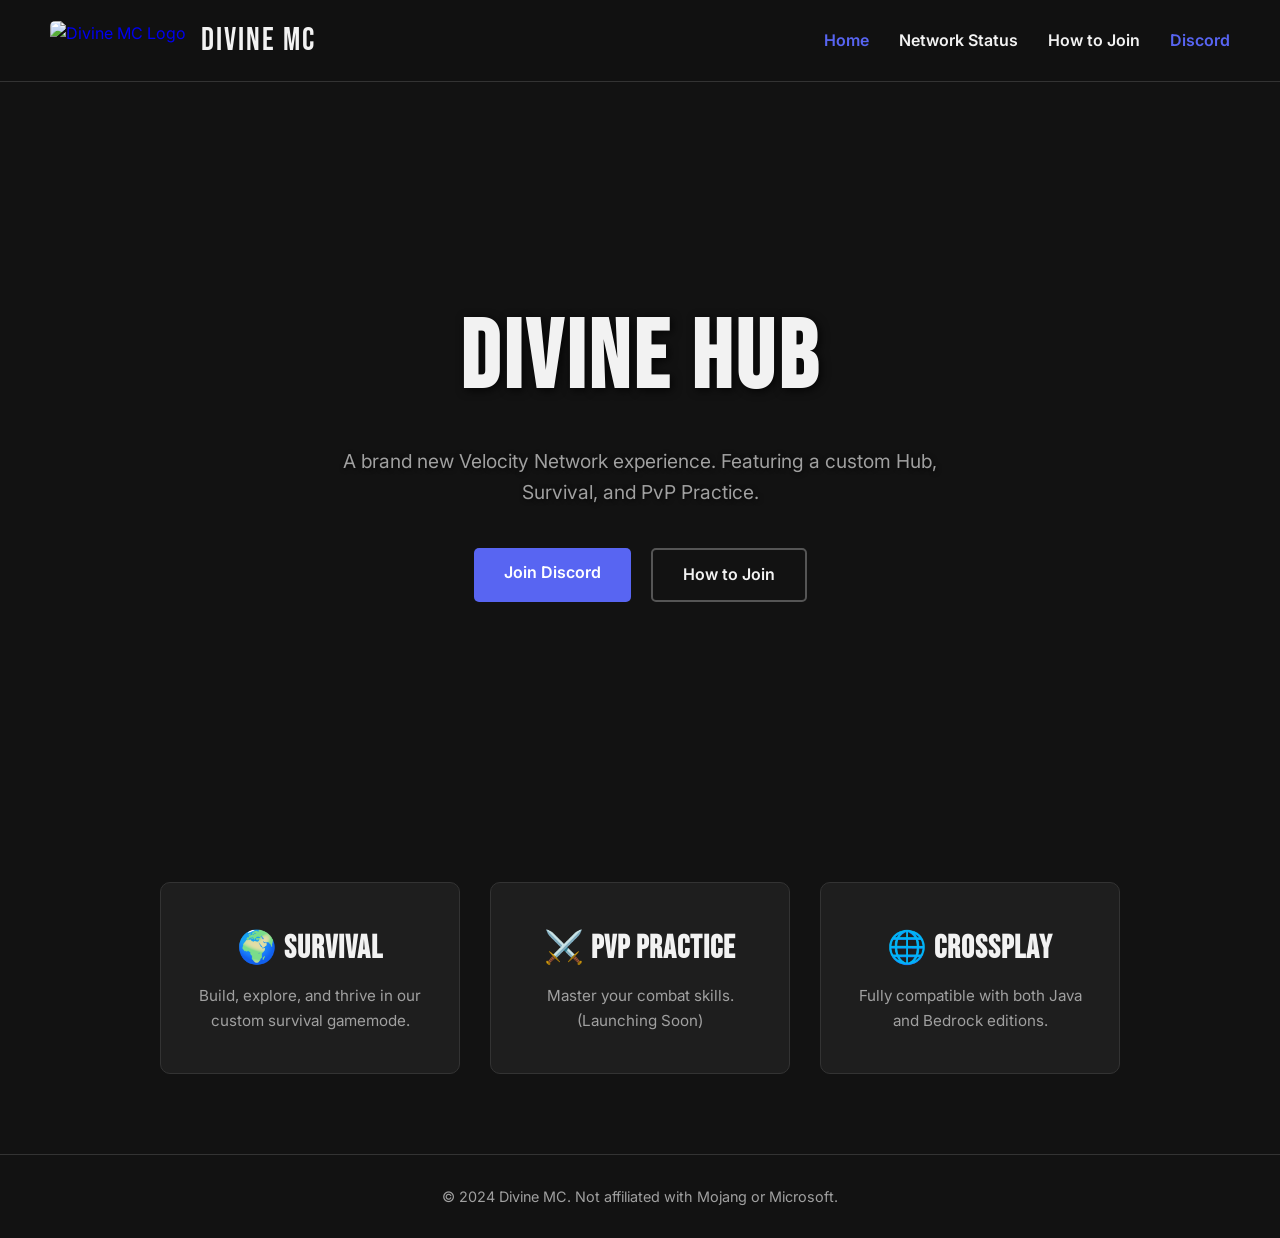
==== index.html @ 36c38f6c "Add files via upload" ====
<!DOCTYPE html>
<html lang="en">
<head>
    <meta charset="UTF-8">
    <meta name="viewport" content="width=device-width, initial-scale=1.0">
    <title>Divine MC | Home</title>
    <link href="https://fonts.googleapis.com/css2?family=Bebas+Neue&family=Inter:wght@400;600&display=swap" rel="stylesheet">
    <link rel="stylesheet" href="css/style.css">
</head>
<body>

    <nav>
        <a href="index.html" class="logo-container">
            <img src="images/logo.png" alt="Divine MC Logo" class="logo-img">
            <span class="logo-text">DIVINE MC</span>
        </a>
        <div class="nav-links">
            <a href="index.html" class="active">Home</a>
            <a href="status.html">Network Status</a>
            <a href="join.html">How to Join</a>
            <a href="https://discord.gg/M5pJBUN6nw" target="_blank" style="color: var(--discord);">Discord</a>
        </div>
    </nav>

    <header class="hero">
        <h1>DIVINE HUB</h1>
        <p>A brand new Velocity Network experience. Featuring a custom Hub, Survival, and PvP Practice.</p>
        <div class="btn-group">
            <a href="https://discord.gg/M5pJBUN6nw" target="_blank" class="btn btn-discord">Join Discord</a>
            <a href="join.html" class="btn btn-outline">How to Join</a>
        </div>
    </header>

    <section class="features">
        <div class="feature-card">
            <h3>🌍 Survival</h3>
            <p>Build, explore, and thrive in our custom survival gamemode.</p>
        </div>
        <div class="feature-card">
            <h3>⚔️ PvP Practice</h3>
            <p>Master your combat skills. (Launching Soon)</p>
        </div>
        <div class="feature-card">
            <h3>🌐 Crossplay</h3>
            <p>Fully compatible with both Java and Bedrock editions.</p>
        </div>
    </section>

    <footer>
        <p>&copy; 2024 Divine MC. Not affiliated with Mojang or Microsoft.</p>
    </footer>

</body>
</html>
---- css/style.css ----
/* =========================================
   DIVINE MC - GLOBAL STYLES
   ========================================= */
:root {
    --bg-dark: #121212;
    --bg-card: #1e1e1e;
    --bg-hover: #2a2a2a;
    --discord: #5865F2;
    --discord-hover: #4752C4;
    --text-main: #F2F2F2;
    --text-muted: #a0a0a0;
    
    /* Status Colors */
    --online: #23A55A;
    --offline: #DA373C;
    --soon: #F0B232;
}

* {
    margin: 0;
    padding: 0;
    box-sizing: border-box;
}

body {
    font-family: 'Inter', sans-serif;
    background-color: var(--bg-dark);
    color: var(--text-main);
    line-height: 1.6;
    min-height: 100vh;
    display: flex;
    flex-direction: column;
}

/* =========================================
   NAVIGATION
   ========================================= */
nav {
    background: rgba(18, 18, 18, 0.9);
    backdrop-filter: blur(10px);
    position: sticky;
    top: 0;
    z-index: 100;
    display: flex;
    justify-content: space-between;
    align-items: center;
    padding: 15px 50px;
    border-bottom: 1px solid #333;
}

.logo-container {
    display: flex;
    align-items: center;
    gap: 15px;
    text-decoration: none;
}

.logo-img {
    height: 40px;
    width: auto;
    border-radius: 5px;
}

.logo-text {
    font-family: 'Bebas Neue', sans-serif;
    font-size: 2rem;
    letter-spacing: 2px;
    color: var(--text-main);
}

.nav-links {
    display: flex;
    gap: 30px;
    align-items: center;
}

.nav-links a {
    color: var(--text-main);
    text-decoration: none;
    font-weight: 600;
    transition: color 0.3s;
}

.nav-links a:hover, .nav-links a.active {
    color: var(--discord);
}

/* =========================================
   BUTTONS
   ========================================= */
.btn {
    padding: 12px 30px;
    font-size: 1rem;
    font-weight: 600;
    border-radius: 5px;
    text-decoration: none;
    transition: 0.3s;
    border: none;
    cursor: pointer;
    display: inline-block;
}

.btn-discord {
    background: var(--discord);
    color: white;
}

.btn-discord:hover {
    background: var(--discord-hover);
    transform: translateY(-3px);
    box-shadow: 0 10px 20px rgba(88, 101, 242, 0.3);
}

.btn-outline {
    background: transparent;
    color: var(--text-main);
    border: 2px solid #555;
}

.btn-outline:hover {
    border-color: var(--text-main);
    transform: translateY(-3px);
}

/* =========================================
   HOME PAGE (INDEX)
   ========================================= */
.hero {
    height: 80vh;
    display: flex;
    flex-direction: column;
    justify-content: center;
    align-items: center;
    text-align: center;
    padding: 20px;
    background: linear-gradient(rgba(18,18,18,0.7), rgba(18,18,18,1)), url('https://images.unsplash.com/photo-1607988795691-3d0147b43231?q=80&w=1920&auto=format&fit=crop') no-repeat center center/cover;
}

.hero h1 {
    font-family: 'Bebas Neue', sans-serif;
    font-size: 6rem;
    letter-spacing: 4px;
    margin-bottom: 10px;
    text-shadow: 2px 2px 10px rgba(0,0,0,0.8);
}

.hero p {
    font-size: 1.2rem;
    color: var(--text-muted);
    max-width: 600px;
    margin-bottom: 40px;
    text-shadow: 1px 1px 5px rgba(0,0,0,0.8);
}

.btn-group {
    display: flex;
    gap: 20px;
}

.features {
    display: flex;
    justify-content: center;
    gap: 30px;
    padding: 80px 20px;
    flex-wrap: wrap;
}

.feature-card {
    background: var(--bg-card);
    padding: 40px 30px;
    border-radius: 10px;
    width: 300px;
    text-align: center;
    border: 1px solid #333;
    transition: 0.3s;
}

.feature-card:hover {
    transform: translateY(-10px);
    border-color: var(--discord);
}

.feature-card h3 {
    font-family: 'Bebas Neue', sans-serif;
    font-size: 2rem;
    margin-bottom: 10px;
    letter-spacing: 1px;
}

.feature-card p {
    color: var(--text-muted);
    font-size: 0.95rem;
}

/* =========================================
   STATUS PAGE
   ========================================= */
.container {
    max-width: 1000px;
    margin: 60px auto;
    padding: 0 20px;
    flex: 1;
}

.page-title {
    font-family: 'Bebas Neue', sans-serif;
    font-size: 4rem;
    text-align: center;
    margin-bottom: 40px;
    letter-spacing: 2px;
}

.main-status {
    background: var(--bg-card);
    border: 2px solid #333;
    border-radius: 10px;
    padding: 30px;
    display: flex;
    justify-content: space-between;
    align-items: center;
    margin-bottom: 40px;
}

.main-status h2 {
    font-family: 'Bebas Neue', sans-serif;
    font-size: 2.5rem;
    letter-spacing: 1px;
}

.status-badge {
    padding: 10px 20px;
    border-radius: 5px;
    font-weight: bold;
    display: flex;
    align-items: center;
    gap: 10px;
    font-size: 1.2rem;
}

.dot {
    width: 12px;
    height: 12px;
    border-radius: 50%;
}

.online-bg {
    background: rgba(35, 165, 90, 0.1);
    border: 1px solid var(--online);
    color: var(--online);
}

.dot-online {
    background: var(--online);
    box-shadow: 0 0 10px var(--online);
}

.offline-bg {
    background: rgba(218, 55, 60, 0.1);
    border: 1px solid var(--offline);
    color: var(--offline);
}

.dot-offline {
    background: var(--offline);
}

.grid {
    display: grid;
    grid-template-columns: repeat(auto-fit, minmax(300px, 1fr));
    gap: 20px;
}

.card {
    background: var(--bg-card);
    border: 1px solid #333;
    border-radius: 10px;
    padding: 25px;
}

.card h3 {
    font-family: 'Bebas Neue', sans-serif;
    font-size: 2rem;
    margin-bottom: 15px;
    letter-spacing: 1px;
    border-bottom: 1px solid #333;
    padding-bottom: 10px;
}

.player-list {
    background: #111;
    border-radius: 5px;
    padding: 15px;
    min-height: 100px;
    margin-top: 15px;
    font-family: monospace;
    color: #aaa;
    font-size: 0.9rem;
}

.player-list span {
    display: inline-block;
    background: #333;
    padding: 4px 8px;
    border-radius: 4px;
    margin: 3px;
    color: white;
}

.soon-text {
    color: var(--soon);
    font-weight: bold;
    font-size: 1.2rem;
    display: flex;
    align-items: center;
    gap: 10px;
    margin-top: 20px;
}

/* =========================================
   JOIN PAGE
   ========================================= */
.subtitle {
    text-align: center;
    color: var(--text-muted);
    margin-bottom: 50px;
    font-size: 1.1rem;
}

.split {
    display: flex;
    gap: 30px;
    flex-wrap: wrap;
}

.box {
    flex: 1;
    min-width: 300px;
    background: var(--bg-card);
    border: 1px solid #333;
    border-radius: 10px;
    padding: 40px;
    text-align: center;
}

.box h2 {
    font-family: 'Bebas Neue', sans-serif;
    font-size: 2.5rem;
    margin-bottom: 20px;
    letter-spacing: 1px;
}

.box p {
    color: var(--text-muted);
    margin-bottom: 20px;
    font-size: 0.95rem;
}

.ip-box {
    background: #111;
    border: 1px dashed #555;
    padding: 15px;
    border-radius: 5px;
    font-family: monospace;
    font-size: 1.2rem;
    margin-bottom: 20px;
    letter-spacing: 1px;
    color: var(--online);
}

.btn-copy {
    background: var(--discord);
    color: white;
    border: none;
    padding: 15px 30px;
    border-radius: 5px;
    font-size: 1rem;
    font-weight: bold;
    cursor: pointer;
    transition: 0.3s;
    width: 100%;
}

.btn-copy:hover {
    background: var(--discord-hover);
    transform: translateY(-2px);
}

.btn-copy.copied {
    background: var(--online);
}

.steps {
    text-align: left;
    margin-bottom: 20px;
    padding-left: 20px;
    font-size: 0.9rem;
}

.steps li {
    margin-bottom: 10px;
}

/* =========================================
   FOOTER
   ========================================= */
footer {
    text-align: center;
    padding: 30px;
    border-top: 1px solid #333;
    color: var(--text-muted);
    font-size: 0.9rem;
    margin-top: auto;
}
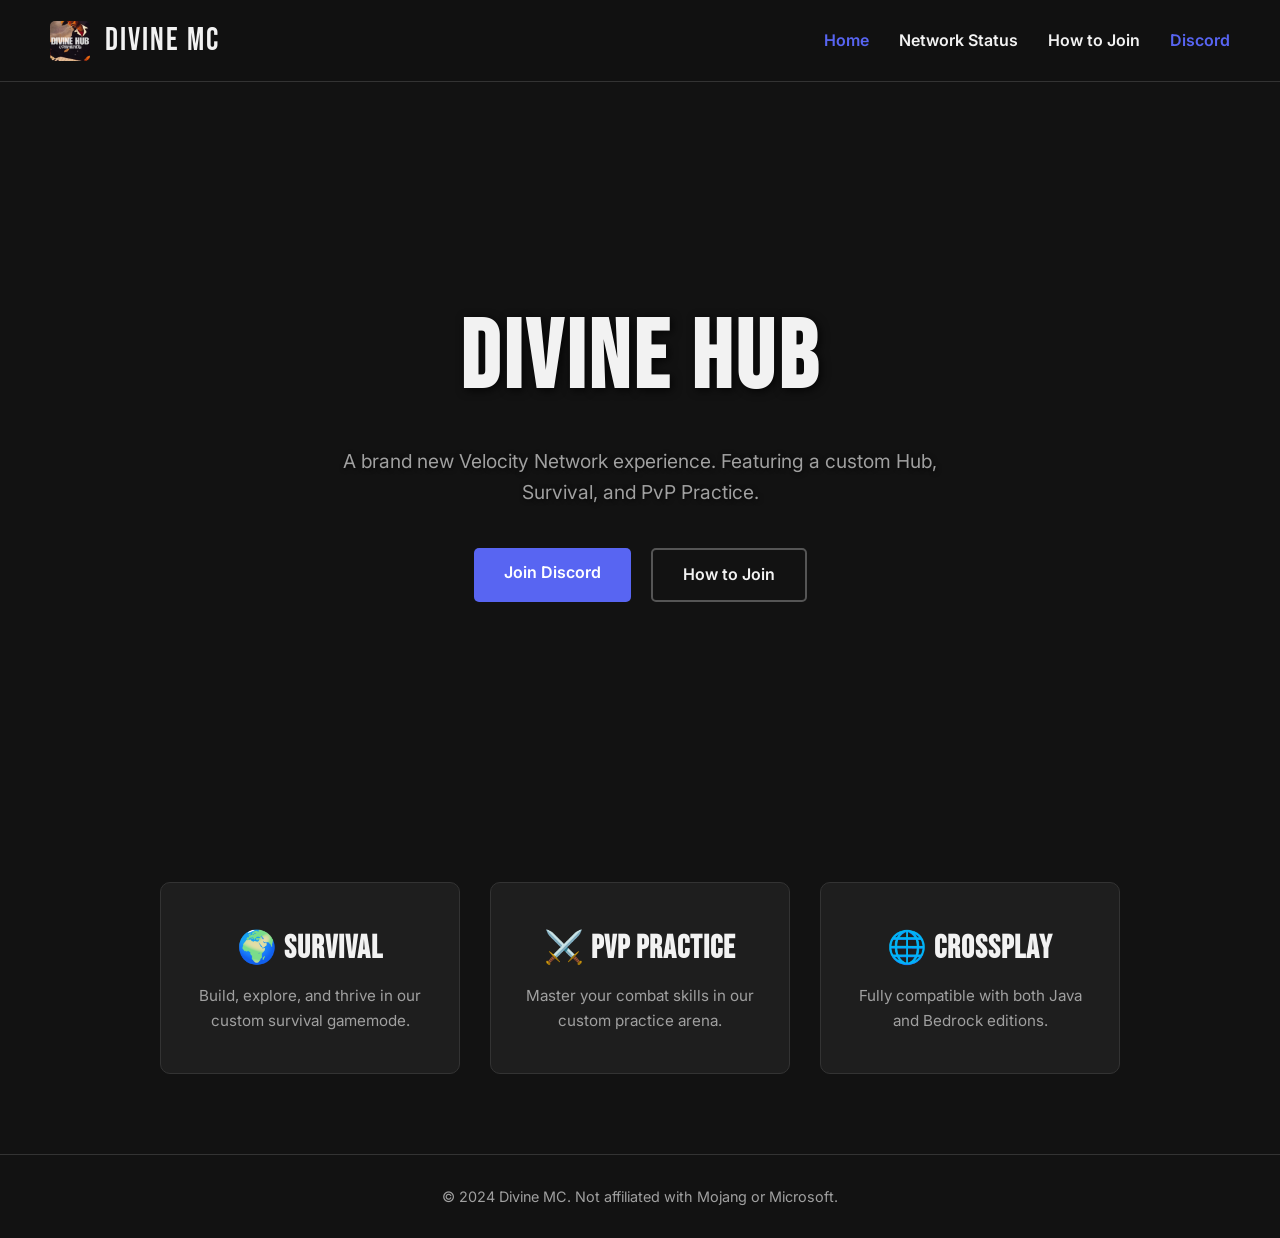
==== commit ac7c5ee6: "Update index.html" ====
--- a/index.html
+++ b/index.html
@@ -38,7 +38,7 @@
         </div>
         <div class="feature-card">
             <h3>⚔️ PvP Practice</h3>
-            <p>Master your combat skills. (Launching Soon)</p>
+            <p>Master your combat skills in our custom practice arena.</p>
         </div>
         <div class="feature-card">
             <h3>🌐 Crossplay</h3>
@@ -51,4 +51,4 @@
     </footer>
 
 </body>
-</html>+</html>
--- a/css/style.css
+++ b/css/style.css
@@ -196,10 +196,11 @@
    STATUS PAGE
    ========================================= */
 .container {
-    max-width: 1000px;
+    max-width: 1100px;
     margin: 60px auto;
     padding: 0 20px;
     flex: 1;
+    width: 100%;
 }
 
 .page-title {
@@ -210,6 +211,7 @@
     letter-spacing: 2px;
 }
 
+/* Main Proxy Alignment */
 .main-status {
     background: var(--bg-card);
     border: 2px solid #333;
@@ -218,7 +220,7 @@
     display: flex;
     justify-content: space-between;
     align-items: center;
-    margin-bottom: 40px;
+    margin-bottom: 30px;
 }
 
 .main-status h2 {
@@ -227,6 +229,33 @@
     letter-spacing: 1px;
 }
 
+.proxy-right {
+    display: flex;
+    align-items: center;
+    gap: 30px;
+}
+
+.total-players {
+    font-size: 1.2rem;
+    font-weight: 600;
+    color: var(--text-main);
+    background: #111;
+    padding: 10px 20px;
+    border-radius: 5px;
+    border: 1px solid #333;
+    display: flex;
+    align-items: center;
+    gap: 10px;
+}
+
+.total-players span {
+    color: var(--online);
+    font-family: 'Bebas Neue', sans-serif;
+    font-size: 1.8rem;
+    letter-spacing: 1px;
+}
+
+/* Status Badges */
 .status-badge {
     padding: 10px 20px;
     border-radius: 5px;
@@ -264,17 +293,20 @@
     background: var(--offline);
 }
 
-.grid {
+/* Horizontal Grid for Game Modes */
+.grid-horizontal {
     display: grid;
-    grid-template-columns: repeat(auto-fit, minmax(300px, 1fr));
+    grid-template-columns: repeat(3, 1fr); /* Forces 3 columns side-by-side */
     gap: 20px;
 }
 
-.card {
+.grid-horizontal .card {
     background: var(--bg-card);
     border: 1px solid #333;
     border-radius: 10px;
     padding: 25px;
+    display: flex;
+    flex-direction: column;
 }
 
 .card h3 {
@@ -410,4 +442,38 @@
     color: var(--text-muted);
     font-size: 0.9rem;
     margin-top: auto;
-}+}
+
+/* =========================================
+   MOBILE RESPONSIVENESS
+   ========================================= */
+@media (max-width: 850px) {
+    nav {
+        flex-direction: column;
+        gap: 15px;
+        padding: 15px 20px;
+    }
+    
+    .hero h1 {
+        font-size: 4rem;
+    }
+
+    .main-status {
+        flex-direction: column;
+        text-align: center;
+        gap: 20px;
+    }
+    
+    .proxy-right {
+        flex-direction: column;
+        gap: 15px;
+    }
+    
+    .grid-horizontal {
+        grid-template-columns: 1fr; /* Stacks vertically on phones */
+    }
+
+    .split {
+        flex-direction: column;
+    }
+}
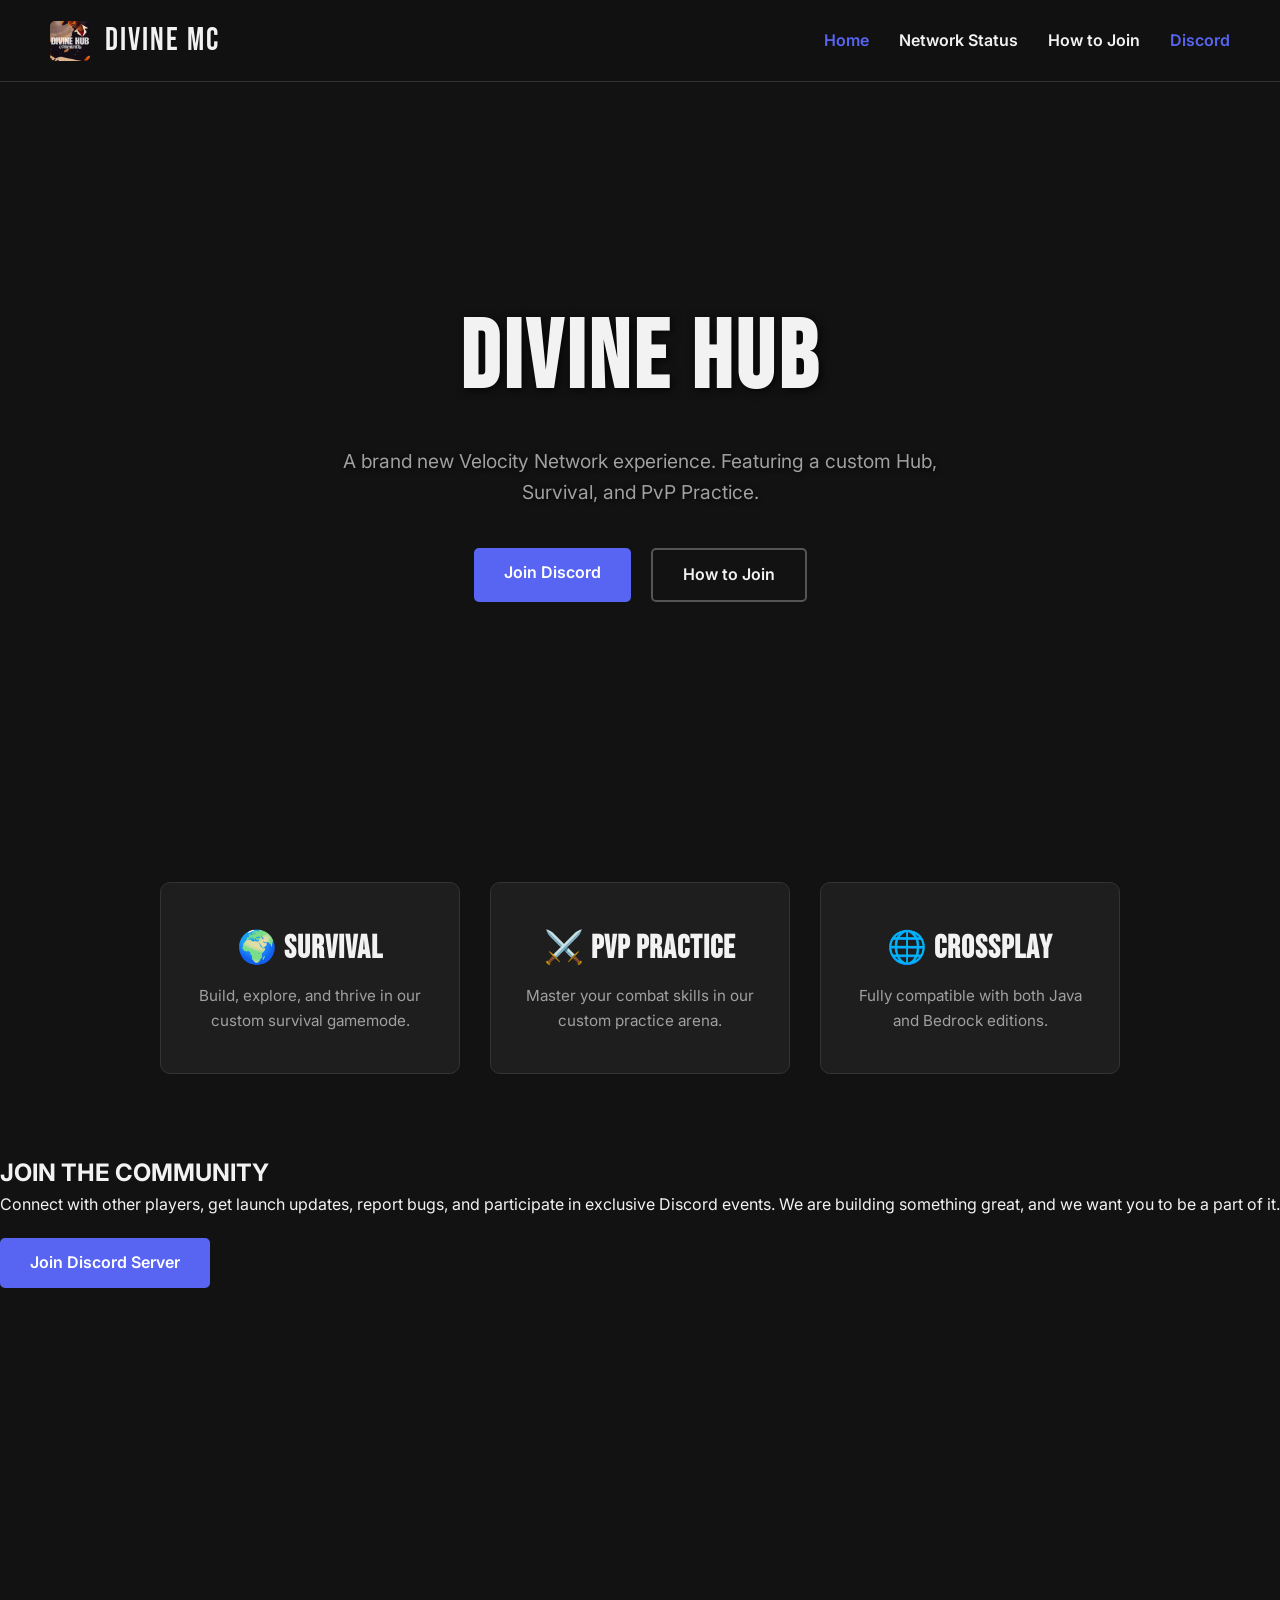
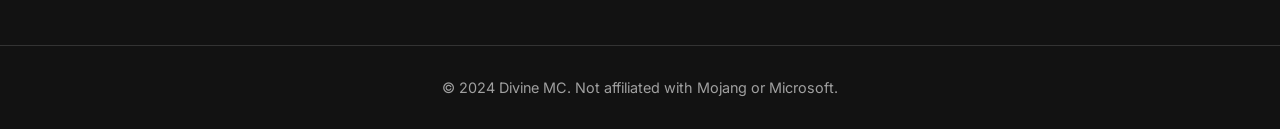
==== commit 1f6a9cb3: "Update index.html" ====
--- a/index.html
+++ b/index.html
@@ -3,7 +3,17 @@
 <head>
     <meta charset="UTF-8">
     <meta name="viewport" content="width=device-width, initial-scale=1.0">
-    <title>Divine MC | Home</title>
+    <title>Divine MC | Velocity Network</title>
+    
+    <!-- Open Graph / Discord Embeds (SEO) -->
+    <meta property="og:type" content="website">
+    <meta property="og:title" content="Divine MC | Velocity Network">
+    <meta property="og:description" content="Join the ultimate crossplay experience. Featuring Hub, Survival, and PvP Practice!">
+    <!-- IMPORTANT: Replace the URL below with a direct link to your logo image (e.g., hosted on Imgur) -->
+    <meta property="og:image" content="https://i.imgur.com/YourLogoLinkHere.png"> 
+    <meta property="og:url" content="https://divinemc.dpdns.org">
+    <meta name="twitter:card" content="summary_large_image">
+
     <link href="https://fonts.googleapis.com/css2?family=Bebas+Neue&family=Inter:wght@400;600&display=swap" rel="stylesheet">
     <link rel="stylesheet" href="css/style.css">
 </head>
@@ -46,6 +56,23 @@
         </div>
     </section>
 
+    <!-- Live Discord Integration Section -->
+    <section class="discord-section">
+        <div class="discord-container">
+            <div class="discord-info">
+                <h2>JOIN THE COMMUNITY</h2>
+                <p>Connect with other players, get launch updates, report bugs, and participate in exclusive Discord events. We are building something great, and we want you to be a part of it.</p>
+                <a href="https://discord.gg/M5pJBUN6nw" target="_blank" class="btn btn-discord" style="margin-top: 20px;">Join Discord Server</a>
+            </div>
+            
+            <!-- The actual Discord Widget -->
+            <div class="discord-widget-wrapper">
+                <!-- Server ID: 615868918627565568 -->
+                <iframe src="https://discord.com/widget?id=615868918627565568&theme=dark" width="100%" height="350" allowtransparency="true" frameborder="0" sandbox="allow-popups allow-popups-to-escape-sandbox allow-same-origin allow-scripts"></iframe>
+            </div>
+        </div>
+    </section>
+
     <footer>
         <p>&copy; 2024 Divine MC. Not affiliated with Mojang or Microsoft.</p>
     </footer>
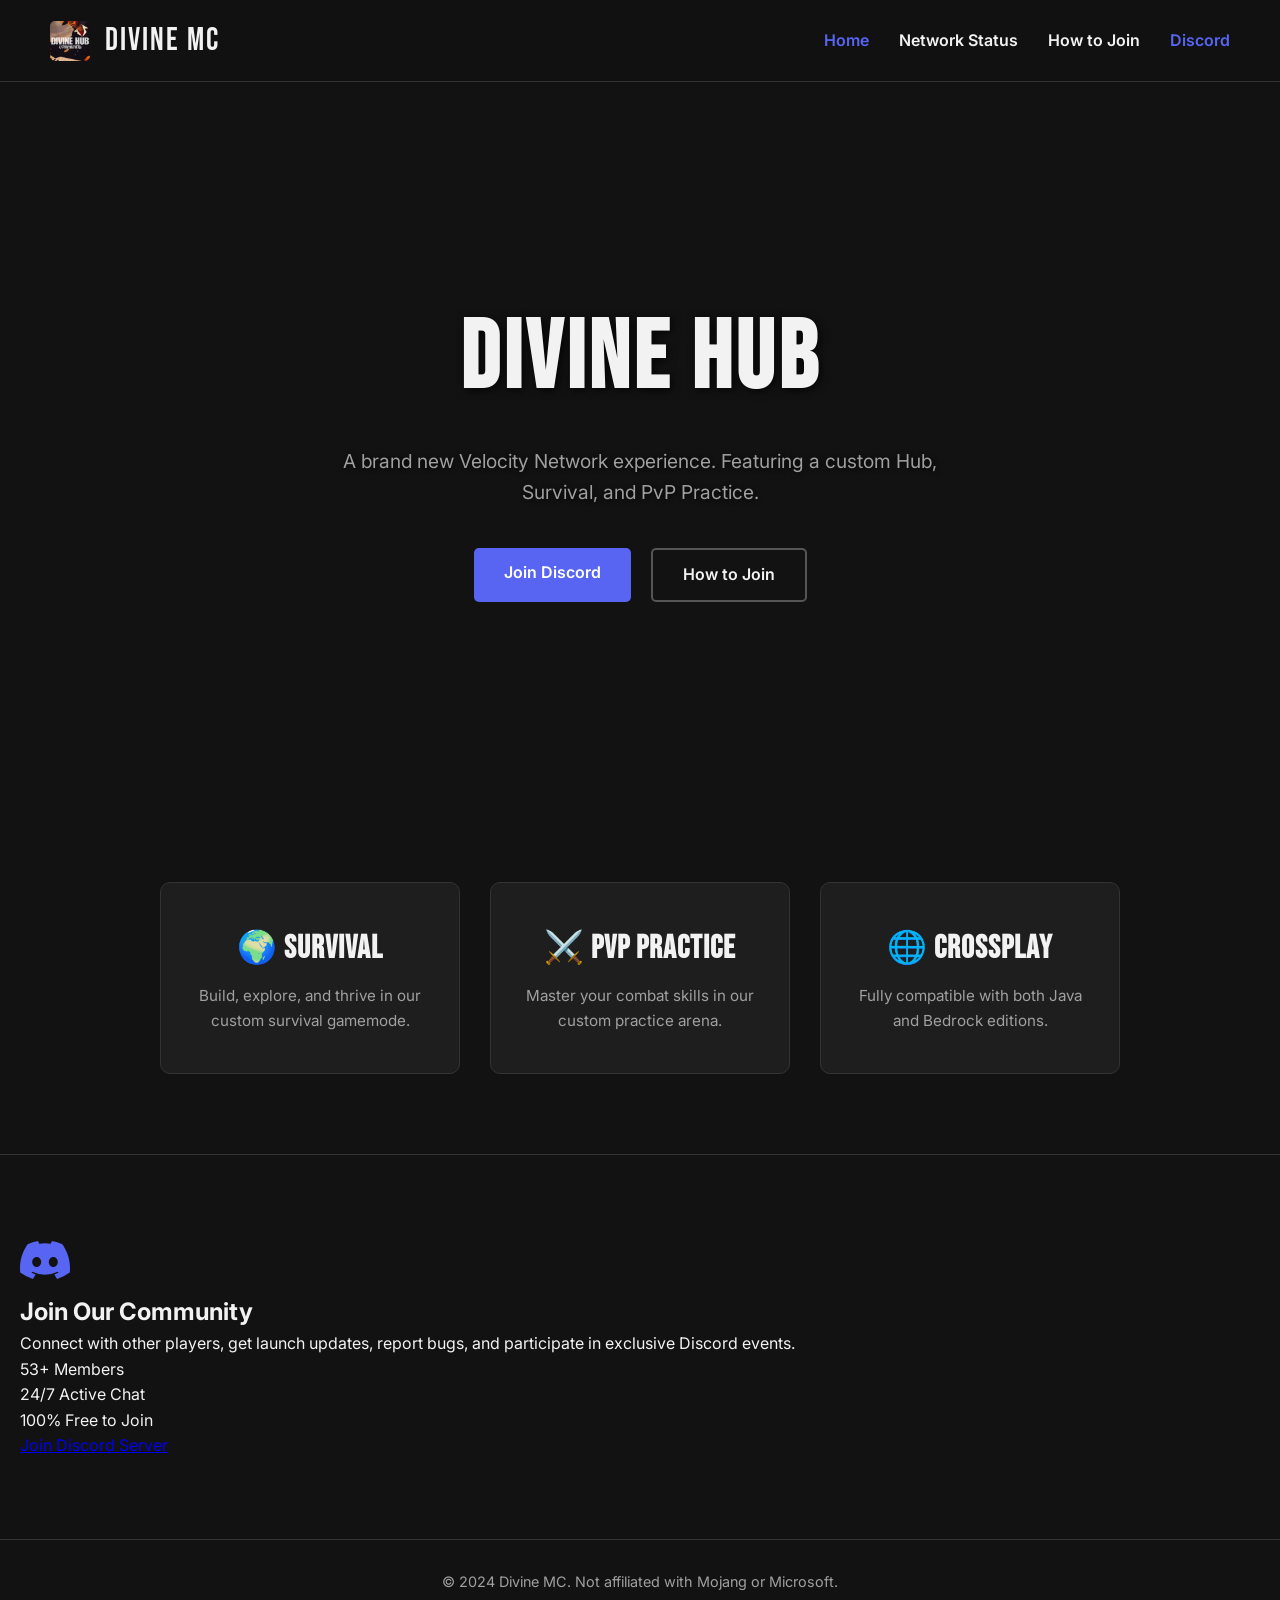
==== commit 984d7e9e: "Update index.html" ====
--- a/index.html
+++ b/index.html
@@ -56,20 +56,38 @@
         </div>
     </section>
 
-    <!-- Live Discord Integration Section -->
+    <!-- Custom Discord Card Section -->
     <section class="discord-section">
-        <div class="discord-container">
-            <div class="discord-info">
-                <h2>JOIN THE COMMUNITY</h2>
-                <p>Connect with other players, get launch updates, report bugs, and participate in exclusive Discord events. We are building something great, and we want you to be a part of it.</p>
-                <a href="https://discord.gg/M5pJBUN6nw" target="_blank" class="btn btn-discord" style="margin-top: 20px;">Join Discord Server</a>
+        <div class="discord-card">
+            <div class="discord-header">
+                <!-- Discord Logo SVG -->
+                <svg width="50" height="50" viewBox="0 0 127.14 96.36" fill="none" xmlns="http://www.w3.org/2000/svg">
+                    <path d="M107.7,8.07A105.15,105.15,0,0,0,81.47,0a72.06,72.06,0,0,0-3.36,6.83A97.68,97.68,0,0,0,49,6.83,72.37,72.37,0,0,0,45.64,0,105.89,105.89,0,0,0,19.39,8.09C2.79,32.65-1.71,56.6.54,80.21h0A105.73,105.73,0,0,0,32.71,96.36,77.7,77.7,0,0,0,39.6,85.25a68.42,68.42,0,0,1-10.85-5.18c.91-.66,1.8-1.34,2.66-2a75.57,75.57,0,0,0,64.32,0c.87.71,1.76,1.39,2.66,2a68.68,68.68,0,0,1-10.87,5.19,77,77,0,0,0,6.89,11.1A105.25,105.25,0,0,0,126.6,80.22h0C129.24,52.84,122.09,29.11,107.7,8.07ZM42.45,65.69C36.18,65.69,31,60,31,53s5-12.74,11.43-12.74S54,46,53.89,53,48.84,65.69,42.45,65.69Zm42.24,0C78.41,65.69,73.25,60,73.25,53s5-12.74,11.44-12.74S96.2,46,96.12,53,91.08,65.69,84.69,65.69Z" fill="#5865F2"/>
+                </svg>
+                <h2>Join Our Community</h2>
+                <p>Connect with other players, get launch updates, report bugs, and participate in exclusive Discord events.</p>
             </div>
             
-            <!-- The actual Discord Widget -->
-            <div class="discord-widget-wrapper">
-                <!-- Server ID: 615868918627565568 -->
-                <iframe src="https://discord.com/widget?id=615868918627565568&theme=dark" width="100%" height="350" allowtransparency="true" frameborder="0" sandbox="allow-popups allow-popups-to-escape-sandbox allow-same-origin allow-scripts"></iframe>
+            <div class="discord-stats">
+                <div class="stat">
+                    <span class="stat-number">53+</span>
+                    <span class="stat-label">Members</span>
+                </div>
+                <div class="stat-divider"></div>
+                <div class="stat">
+                    <span class="stat-number">24/7</span>
+                    <span class="stat-label">Active Chat</span>
+                </div>
+                <div class="stat-divider"></div>
+                <div class="stat">
+                    <span class="stat-number">100%</span>
+                    <span class="stat-label">Free to Join</span>
+                </div>
             </div>
+
+            <a href="https://discord.gg/M5pJBUN6nw" target="_blank" class="btn-join-discord">
+                Join Discord Server
+            </a>
         </div>
     </section>
 
--- a/css/style.css
+++ b/css/style.css
@@ -433,6 +433,58 @@
 }
 
 /* =========================================
+   DISCORD WIDGET SECTION
+   ========================================= */
+.discord-section {
+    background: var(--bg-dark);
+    padding: 80px 20px;
+    border-top: 1px solid #333;
+}
+
+.discord-container {
+    max-width: 1000px;
+    margin: 0 auto;
+    display: flex;
+    align-items: center;
+    gap: 50px;
+    flex-wrap: wrap;
+}
+
+.discord-info {
+    flex: 1;
+    min-width: 300px;
+}
+
+.discord-info h2 {
+    font-family: 'Bebas Neue', sans-serif;
+    font-size: 3.5rem;
+    letter-spacing: 2px;
+    margin-bottom: 15px;
+    line-height: 1.1;
+}
+
+.discord-info p {
+    color: var(--text-muted);
+    font-size: 1.1rem;
+    line-height: 1.6;
+}
+
+.discord-widget-wrapper {
+    flex: 1;
+    min-width: 300px;
+    background: #2f3136; /* Discord's dark theme background */
+    border-radius: 10px;
+    padding: 10px;
+    border: 1px solid #444;
+    box-shadow: 0 10px 30px rgba(0, 0, 0, 0.5);
+}
+
+.discord-widget-wrapper iframe {
+    border-radius: 5px;
+    display: block;
+}
+
+/* =========================================
    FOOTER
    ========================================= */
 footer {
@@ -476,4 +528,10 @@
     .split {
         flex-direction: column;
     }
-}
+    
+    .discord-container {
+        flex-direction: column;
+        text-align: center;
+        gap: 30px;
+    }
+}
